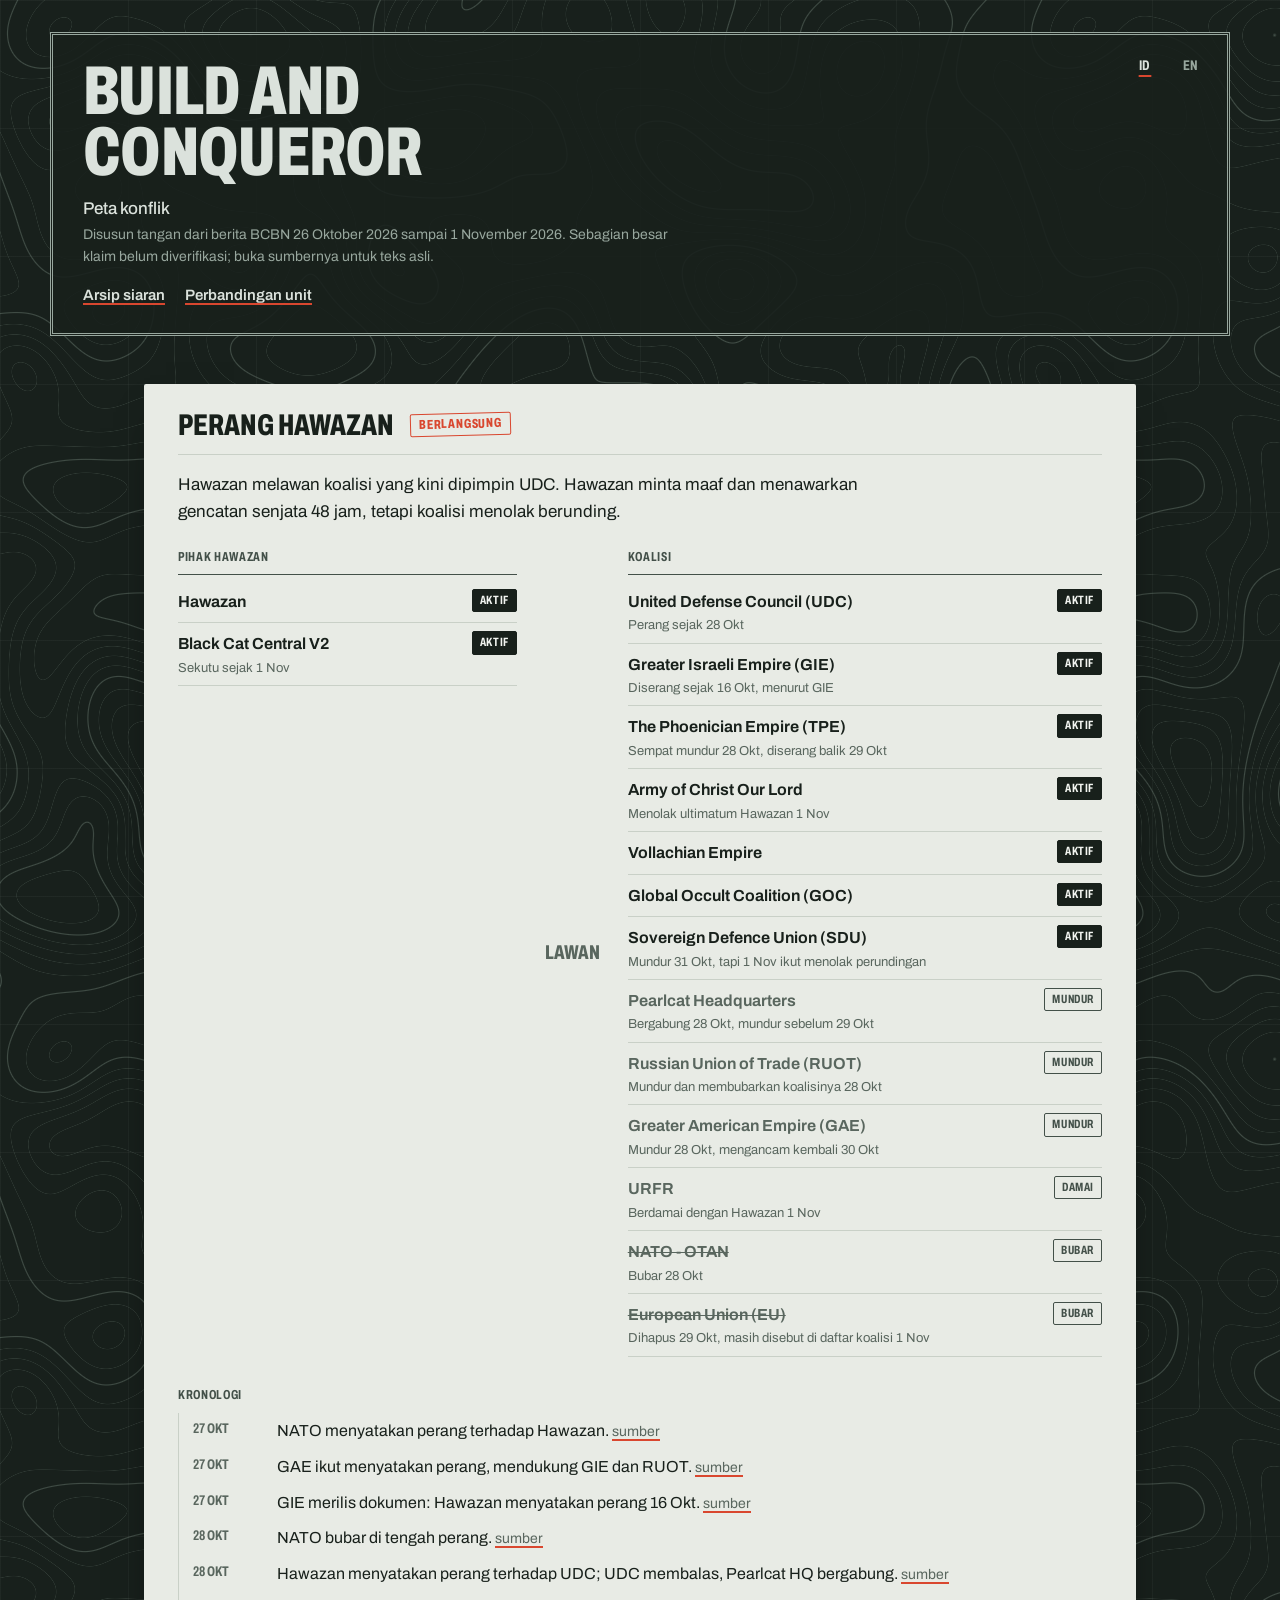
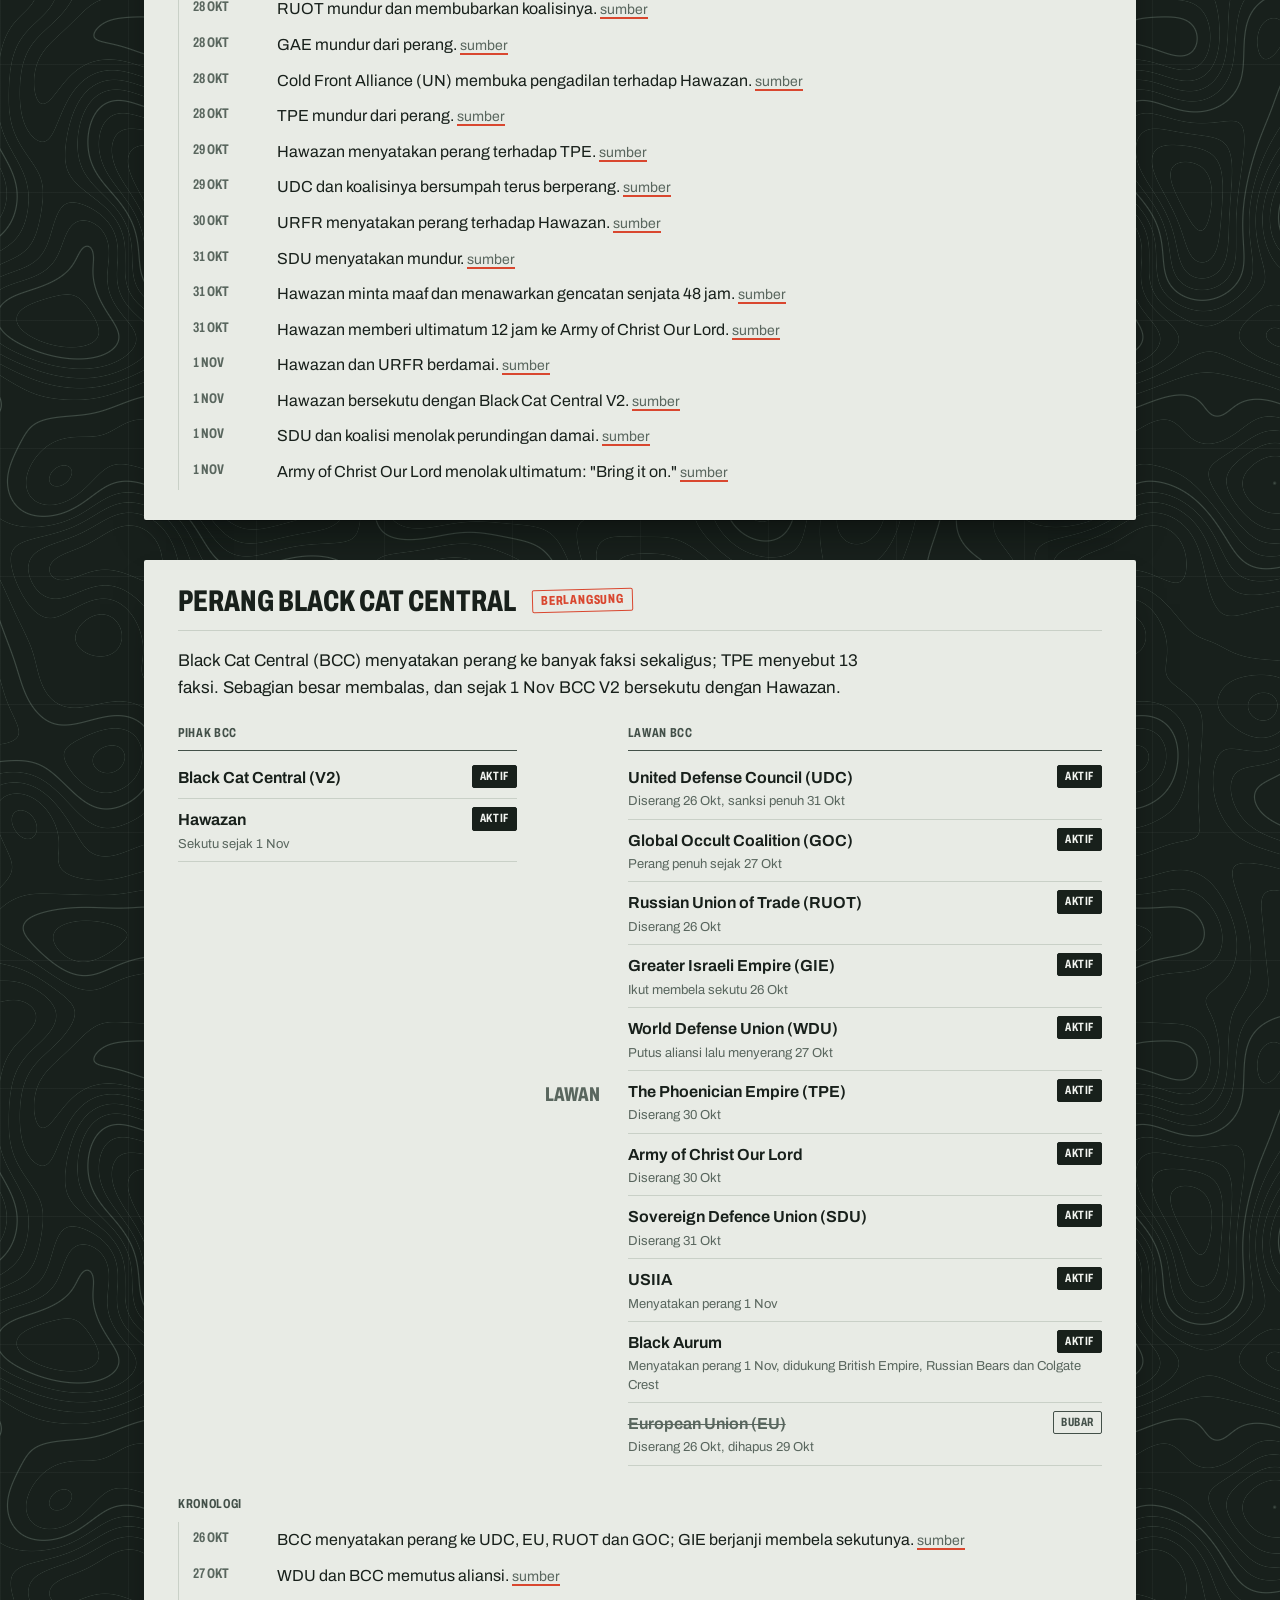
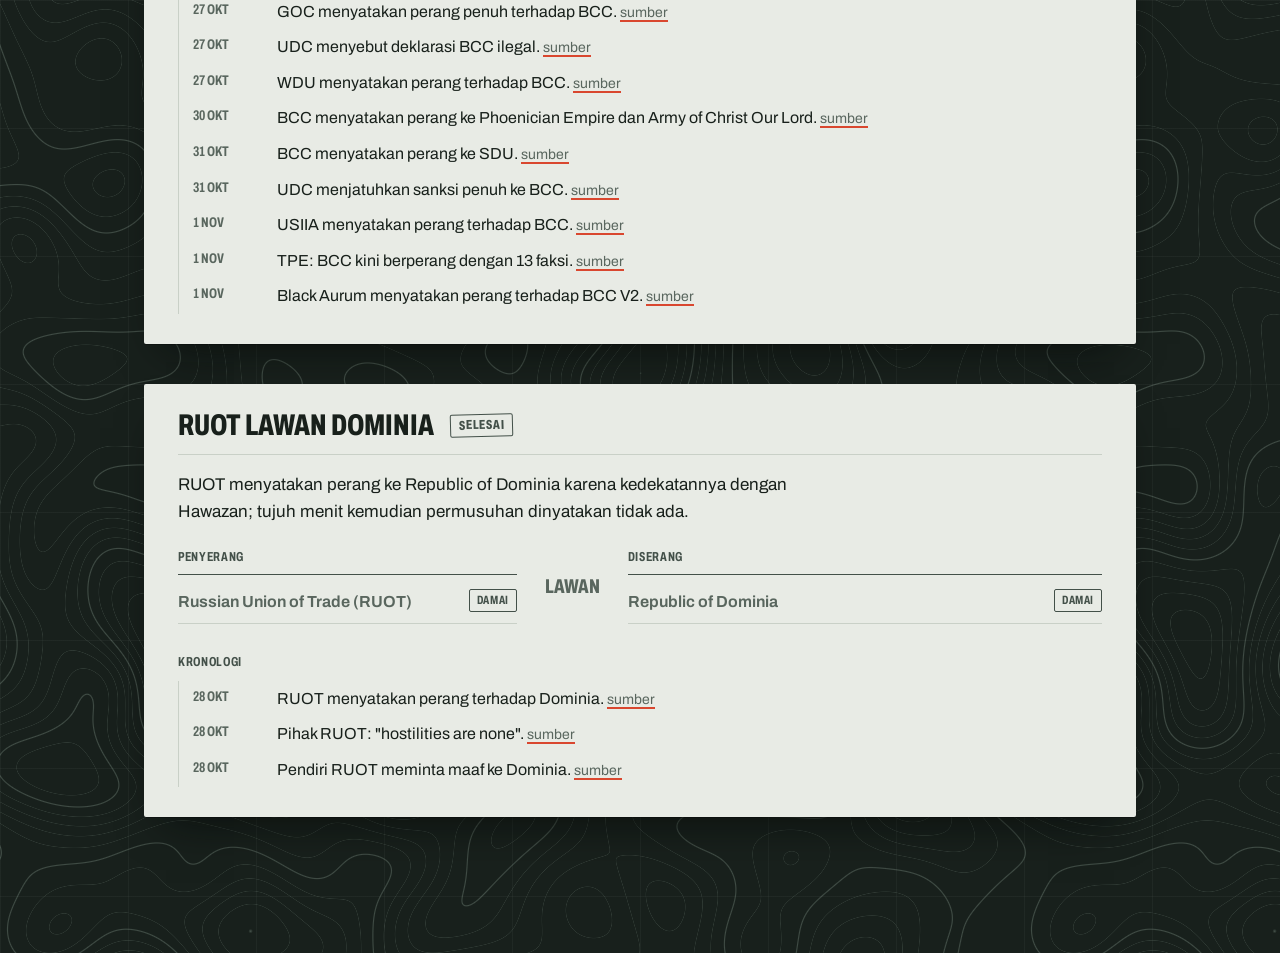
==== public/konflik.html @ 4fd44673 "feat: halaman peta konflik dari berita 26 Okt - 1 Nov Rangkuman manual siapa lawan siapa (perang Haw" ====
<!doctype html>
<html lang="id">
<head>
  <meta charset="utf-8">
  <meta name="viewport" content="width=device-width, initial-scale=1">
  <title data-i18n="conflictsTitle">Build And Conqueror · Peta Konflik</title>
  <meta name="description" data-i18n-content="conflictsDescription" content="Siapa lawan siapa di perang Build And Conqueror, disusun dari berita BCBN.">
  <meta name="theme-color" content="#18201c">
  <link rel="preconnect" href="https://fonts.googleapis.com">
  <link rel="preconnect" href="https://fonts.gstatic.com" crossorigin>
  <link href="https://fonts.googleapis.com/css2?family=Archivo:wdth,wght@62..125,100..900&display=swap" rel="stylesheet">
  <link rel="stylesheet" href="style.css">
</head>
<body>
  <header class="cartouche">
    <div class="lang-switch" role="group" data-i18n-label="language" aria-label="Bahasa">
      <button type="button" data-lang="id">ID</button><button type="button" data-lang="en">EN</button>
    </div>
    <div class="title-block">
      <h1>Build And<br>Conqueror</h1>
      <p class="subtitle" data-i18n="conflictsLink">Peta konflik</p>
      <p class="meta" id="note"></p>
      <nav class="pages" data-i18n-label="pages" aria-label="Halaman"><a href="./" data-i18n="archiveLink">Arsip siaran</a><a href="unit.html" data-i18n="unitsLink">Perbandingan unit</a></nav>
    </div>
  </header>

  <main class="conflicts">
    <p class="status" id="status" role="status" aria-live="polite"></p>
    <div id="conflicts">
      <div class="sheet sheet-skeleton" aria-hidden="true"><span></span><span></span><span></span></div>
    </div>
  </main>

  <script src="i18n.js"></script>
  <script src="konflik.js"></script>
</body>
</html>
---- public/style.css ----
/* Meja peta komando: meja hijau-batu gelap, lembar laporan terang, merah pensil hanya
   untuk jejak tindakan (fokus, pesan tertaut, sorotan pencarian). */
:root {
  --table: #18201c;
  --table-raised: #212b26;
  --grid: rgb(214 226 218 / 0.045);
  --chalk: #dbe2dc;
  --chalk-dim: #98a79e;
  --paper: #e8ebe5;
  --paper-light: #f3f5f1;
  --paper-edge: #c9d0c7;
  --ink: #18201b;
  --ink-soft: #435049;
  --ink-faint: #59665e;
  --pencil: #d9472f;
  --pencil-wash: rgb(217 71 47 / 0.2);
  --shadow: 0 1px 0 rgb(4 8 6 / 0.35), 0 22px 44px -22px rgb(4 8 6 / 0.8);
  --font: "Archivo", "Arial Narrow", system-ui, sans-serif;
  --ease-out: cubic-bezier(0.16, 1, 0.3, 1);
  /* Kontur topografi: gambar prosedural yang bisa diulang (img/kontur.png). */
  --contours: url("img/kontur.png");
  color-scheme: dark;
}

* { box-sizing: border-box; }
html { -webkit-text-size-adjust: 100%; scrollbar-color: var(--chalk-dim) var(--table); }
body {
  margin: 0;
  min-height: 100dvh;
  background-color: var(--table);
  background-image:
    var(--contours),
    linear-gradient(var(--grid) 1px, transparent 1px),
    linear-gradient(90deg, var(--grid) 1px, transparent 1px);
  background-size: 1024px 1024px, 128px 128px, 128px 128px;
  color: var(--chalk);
  font: 400 1rem/1.6 var(--font);
  font-stretch: 100%;
  caret-color: var(--pencil);
  overflow-x: hidden;
}
::selection { background: var(--pencil); color: #fff; }
img { max-width: 100%; height: auto; }
a { color: inherit; text-decoration-color: var(--pencil); text-decoration-thickness: 1.5px; text-underline-offset: 3px; }
:focus-visible { outline: 2px solid var(--pencil); outline-offset: 3px; }

/* Huruf sempit untuk kepala, cap, dan angka. */
.condensed, h1, .day-head h2, .rail a, .clock, .stamp, .more, .field span {
  font-stretch: 68%;
  font-variant-numeric: tabular-nums;
  text-transform: uppercase;
}

/* --- Blok judul peta -------------------------------------------------- */

.cartouche {
  position: relative;
  display: grid;
  grid-template-columns: minmax(0, 1fr) minmax(0, 30rem);
  align-items: end;
  gap: 24px 48px;
  max-width: 1180px;
  margin: 32px auto 0;
  padding: 26px 30px;
  border: 3px double var(--chalk-dim);
  background: rgb(24 32 28 / 0.88);
}
h1 {
  margin: 0;
  font-size: clamp(2.6rem, 1.6rem + 3.4vw, 4.4rem);
  font-weight: 820;
  line-height: 0.88;
  letter-spacing: -0.01em;
  color: var(--chalk);
}
.subtitle { margin: 12px 0 0; color: var(--chalk); font-size: 1.0625rem; font-weight: 500; }
.meta { margin: 2px 0 0; color: var(--chalk-dim); font-size: 0.875rem; font-variant-numeric: tabular-nums; }

.tools { display: grid; grid-template-columns: minmax(0, 1fr) 11.5rem; gap: 12px; }
.field { display: grid; gap: 6px; }
.field span { color: var(--chalk-dim); font-size: 0.8125rem; font-weight: 650; letter-spacing: 0.04em; }
input, select {
  width: 100%;
  min-height: 44px;
  padding: 8px 12px;
  border: 1px solid var(--chalk-dim);
  border-radius: 2px;
  background: var(--table-raised);
  color: var(--chalk);
  font: inherit;
}
input::placeholder { color: #8a988f; }
input:hover, select:hover { border-color: var(--chalk); }

/* --- Meja: rel tanggal + tumpukan laporan ---------------------------- */

.table {
  display: grid;
  grid-template-columns: 9rem minmax(0, 46rem);
  justify-content: center;
  gap: 56px;
  max-width: 1180px;
  margin: 0 auto;
  padding: 48px 30px 96px;
}

.rail { position: sticky; top: 24px; align-self: start; max-height: calc(100dvh - 48px); overflow-y: auto; }
.rail ol { list-style: none; margin: 0; padding: 0; border-right: 1px solid rgb(152 167 158 / 0.4); }
.rail a {
  position: relative;
  display: grid;
  grid-template-columns: auto 1fr;
  align-items: baseline;
  column-gap: 8px;
  padding: 8px 18px 8px 0;
  color: var(--chalk-dim);
  text-decoration: none;
  line-height: 1;
}
/* Garis tik di tepi grid peta. */
.rail a::after {
  content: "";
  position: absolute;
  right: -1px;
  top: 50%;
  width: 10px;
  border-top: 1px solid currentColor;
}
.rail .d { font-size: 1.75rem; font-weight: 760; color: var(--chalk); }
.rail .m { font-size: 0.875rem; font-weight: 650; letter-spacing: 0.04em; }
.rail .n { grid-column: 1 / -1; margin-top: 4px; font-size: 0.75rem; letter-spacing: 0.04em; }
.rail a:hover .d, .rail a:hover { color: var(--chalk); }
.rail a[aria-current="true"] { color: var(--chalk); }
.rail a[aria-current="true"]::after { width: 22px; border-top: 2px solid var(--pencil); }

.status { margin: 0 0 20px; color: var(--chalk-dim); }
.status:empty { display: none; }

.day { margin-bottom: 64px; scroll-margin-top: 24px; }
.day-head { display: flex; align-items: baseline; gap: 16px; margin: 0 0 20px; }
.day-head h2 { margin: 0; font-size: 1.375rem; font-weight: 760; letter-spacing: 0.02em; color: var(--chalk); white-space: nowrap; }
.day-head::after { content: ""; flex: 1; border-top: 1px solid rgb(152 167 158 / 0.4); transform: translateY(-0.3em); }
.day-head span { order: 2; color: var(--chalk-dim); font-size: 0.875rem; white-space: nowrap; }

/* --- Lembar laporan ---------------------------------------------------- */

.sheet {
  position: relative;
  margin: 0 0 28px;
  padding: 26px 34px 30px;
  background: var(--paper);
  color: var(--ink);
  border-radius: 2px;
  box-shadow: var(--shadow);
  scroll-margin-top: 32px;
}
.sheet-head {
  display: flex;
  flex-wrap: wrap;
  align-items: center;
  gap: 6px 14px;
  padding-bottom: 14px;
  margin-bottom: 18px;
  border-bottom: 1px solid var(--paper-edge);
}
.clock { color: var(--ink); font-size: 1.75rem; font-weight: 760; line-height: 1; text-decoration: none; }
.clock small { margin-left: 3px; font-size: 0.8125rem; font-weight: 650; color: var(--ink-faint); }
.clock:hover { text-decoration: underline; }
.stamp {
  display: inline-block;
  padding: 3px 8px 2px;
  border: 1.5px solid var(--ink-soft);
  border-radius: 2px;
  color: var(--ink-soft);
  font-size: 0.8125rem;
  font-weight: 760;
  letter-spacing: 0.06em;
  line-height: 1.2;
  transform: rotate(-1.5deg);
}
.author { color: var(--ink-soft); font-weight: 600; }
.copy {
  margin-left: auto;
  min-height: 32px;
  padding: 4px 2px;
  border: 0;
  background: none;
  color: var(--ink-faint);
  font: 500 0.875rem var(--font);
  text-decoration: underline;
  text-decoration-color: var(--paper-edge);
  text-underline-offset: 3px;
  cursor: pointer;
}
.copy:hover { color: var(--ink); text-decoration-color: var(--pencil); }

.body { font-size: 1.0625rem; line-height: 1.65; overflow-wrap: anywhere; max-width: 68ch; }
.body p { margin: 0 0 0.9em; }
.body p:last-child { margin-bottom: 0; }
.body strong { font-weight: 700; }
.body .sub { color: var(--ink-faint); font-size: 0.875rem; }
.body .spoiler { color: var(--ink-faint); font-size: 0.875rem; }
.body blockquote { margin: 0 0 0.9em; padding-left: 14px; border-left: 1px solid var(--ink-faint); color: var(--ink-soft); }
.body code { font-family: ui-monospace, Consolas, monospace; font-size: 0.875em; background: var(--paper-light); padding: 1px 5px; border-radius: 2px; }
.body a { color: var(--ink); }

mark { background: var(--pencil-wash); color: inherit; box-shadow: inset 0 -2px 0 var(--pencil); }

/* Lingkaran pensil merah di sekitar laporan yang ditautkan. */
.pencil {
  position: absolute;
  inset: -14px -16px;
  width: calc(100% + 32px);
  height: calc(100% + 28px);
  overflow: visible;
  pointer-events: none;
}
.pencil path { fill: none; stroke: var(--pencil); stroke-width: 2.5; stroke-linecap: round; stroke-dasharray: 1; stroke-dashoffset: 0; }
.pencil path + path { stroke-width: 1.5; opacity: 0.55; }

/* --- Lampiran: foto pengintaian ---------------------------------------- */

.plates { display: grid; gap: 14px; margin-top: 20px; }
.plates.many { grid-template-columns: repeat(2, minmax(0, 1fr)); }
.plate {
  display: block;
  padding: 6px;
  border: 0;
  border-radius: 2px;
  background: #fbfcfa;
  box-shadow: 0 1px 0 rgb(24 32 27 / 0.15), 0 10px 22px -14px rgb(24 32 27 / 0.6);
  cursor: zoom-in;
  transition: transform 0.3s var(--ease-out), box-shadow 0.3s var(--ease-out);
}
.plate img { display: block; width: 100%; max-height: 560px; object-fit: contain; background: var(--paper-light); }
.plates.many .plate img { aspect-ratio: 4 / 3; object-fit: cover; }
.plate:hover { transform: translateY(-2px); box-shadow: 0 1px 0 rgb(24 32 27 / 0.15), 0 16px 28px -14px rgb(24 32 27 / 0.65); }
.plate:active { transform: translateY(0); }
.file { display: flex; gap: 8px; margin-top: 14px; color: var(--ink-soft); font-size: 0.9375rem; }
.file a { color: var(--ink); }

/* Embed (kartu tautan dari Discord) sebagai kliping yang diselipkan. */
.clip {
  position: relative;
  margin-top: 18px;
  padding: 18px 20px 16px;
  max-width: 600px;
  background: var(--paper-light);
  border: 1px solid var(--paper-edge);
  border-radius: 2px;
}
.clip::before {
  content: "";
  position: absolute;
  top: -1px;
  left: 20px;
  width: 40px;
  height: 4px;
  background: var(--embed-color, var(--ink-faint));
}
.clip-author { margin: 0 0 4px; color: var(--ink-faint); font-size: 0.875rem; font-weight: 600; }
.clip-title { margin: 0 0 6px; font-size: 1.1875rem; font-weight: 720; line-height: 1.3; }
.clip-title a { text-decoration: none; }
.clip-title a:hover { text-decoration: underline; text-decoration-color: var(--pencil); }
.clip .thumb { float: right; width: 84px; margin: 0 0 8px 14px; border-radius: 2px; }
.clip .body { font-size: 1rem; }
.clip-fields { display: grid; gap: 8px; margin-top: 10px; }
.clip-fields b { display: block; font-size: 0.9375rem; }
.clip .image { display: block; margin-top: 12px; border-radius: 2px; }
.clip-footer { clear: both; margin: 10px 0 0; color: var(--ink-faint); font-size: 0.8125rem; }

/* --- Status kosong, memuat, dan tombol ---------------------------------- */

.sheet-skeleton { display: grid; gap: 14px; min-height: 220px; }
.sheet-skeleton span { display: block; height: 14px; border-radius: 2px; background: var(--paper-edge); }
.sheet-skeleton span:first-child { width: 30%; height: 26px; margin-bottom: 10px; }
.sheet-skeleton span:last-child { width: 72%; }

.empty { padding: 40px 34px; border: 1px dashed var(--chalk-dim); color: var(--chalk-dim); }
.empty strong { display: block; margin-bottom: 4px; color: var(--chalk); font-size: 1.125rem; }

.more {
  display: block;
  margin: 0 auto;
  min-height: 48px;
  padding: 10px 24px;
  border: 1px solid var(--chalk-dim);
  border-radius: 2px;
  background: transparent;
  color: var(--chalk);
  font: 700 1rem var(--font);
  letter-spacing: 0.05em;
  cursor: pointer;
  transition: background-color 0.2s var(--ease-out), color 0.2s var(--ease-out);
}
.more:hover { background: var(--chalk); color: var(--table); }
.more:active { transform: translateY(1px); }
.more[hidden] { display: none; }

/* --- Lightbox ---------------------------------------------------------- */

.lightbox { max-width: none; max-height: none; width: 100%; height: 100%; margin: 0; padding: 24px; border: 0; background: transparent; }
.lightbox::backdrop { background: rgb(10 14 12 / 0.9); backdrop-filter: blur(3px); }
.lightbox figure { display: grid; grid-template-rows: minmax(0, 1fr) auto; gap: 14px; height: 100%; margin: 0; place-items: center; }
.lightbox img { max-width: 100%; max-height: 100%; object-fit: contain; padding: 8px; background: #fbfcfa; border-radius: 2px; }
.lightbox figcaption { display: flex; flex-wrap: wrap; align-items: center; justify-content: center; gap: 10px 20px; color: var(--chalk); }
.lightbox figcaption span { color: var(--chalk-dim); overflow-wrap: anywhere; }
.lightbox button {
  min-height: 44px;
  padding: 8px 20px;
  border: 1px solid var(--chalk-dim);
  border-radius: 2px;
  background: var(--table-raised);
  color: var(--chalk);
  font: 600 0.9375rem var(--font);
  cursor: pointer;
}
.lightbox button:hover { border-color: var(--chalk); }

/* --- Pilihan bahasa: pojok kanan atas blok judul ------------------------ */

.lang-switch { position: absolute; top: 12px; right: 14px; display: flex; gap: 2px; }
.lang-switch button {
  min-width: 44px;
  min-height: 36px;
  padding: 4px 8px;
  border: 0;
  background: none;
  color: var(--chalk-dim);
  font: 700 0.875rem var(--font);
  font-stretch: 68%;
  letter-spacing: 0.06em;
  cursor: pointer;
}
.lang-switch button:hover { color: var(--chalk); }
.lang-switch button[aria-pressed="true"] { color: var(--chalk); text-decoration: underline 2px var(--pencil); text-underline-offset: 5px; }

/* --- Tautan antarhalaman ------------------------------------------------ */

.pages { display: flex; flex-wrap: wrap; gap: 6px 20px; margin: 14px 0 0; font-size: 0.9375rem; font-weight: 600; }
.pages a { color: var(--chalk); }
.pages a:hover { text-decoration-thickness: 2.5px; }

/* --- Perbandingan unit: satu tabel per faksi -------------------------- */

.tools-units { grid-template-columns: repeat(3, minmax(0, 1fr)); }
.units { max-width: 1180px; margin: 0 auto; padding: 48px 30px 96px; }
.units-head { display: flex; flex-wrap: wrap; align-items: baseline; gap: 6px 20px; margin: 0 0 20px; }
.units-head h2 { margin: 0; font-size: 1.375rem; font-weight: 760; font-stretch: 68%; letter-spacing: 0.02em; text-transform: uppercase; }
.units-note { margin: 0; color: var(--chalk-dim); font-size: 0.875rem; }

.faction-grid { display: grid; grid-template-columns: repeat(3, minmax(0, 1fr)); gap: 24px; align-items: start; }
.faction-sheet { margin: 0; padding: 20px 20px 12px; }
.faction-sheet h3 {
  margin: 0;
  padding-bottom: 10px;
  border-bottom: 1.5px solid var(--ink-soft);
  font-size: 1.5rem;
  font-weight: 760;
  font-stretch: 68%;
  line-height: 1;
  text-transform: uppercase;
}

.unit-table { width: 100%; border-collapse: collapse; font-variant-numeric: tabular-nums; }
.unit-table th, .unit-table td { padding: 7px 0 7px 10px; text-align: right; vertical-align: baseline; }
.unit-table tr > :first-child { padding-left: 0; text-align: left; }
/* Kepala kolom = nama unit; tingginya dikunci supaya baris sejajar antartabel. */
.unit-table thead th {
  height: 5.6rem;
  padding-top: 12px;
  vertical-align: bottom;
  font-size: 0.9375rem;
  font-weight: 760;
  font-stretch: 68%;
  line-height: 1.1;
  text-transform: uppercase;
}
.unit-table thead th small { display: block; margin-top: 3px; color: var(--ink-faint); font-size: 0.6875rem; font-weight: 600; letter-spacing: 0.02em; }
.unit-table tr.group th {
  padding-top: 14px;
  padding-bottom: 4px;
  border-top: 1.5px solid var(--ink-soft);
  color: var(--ink-faint);
  font-size: 0.75rem;
  font-weight: 650;
  font-stretch: 68%;
  letter-spacing: 0.04em;
  text-transform: uppercase;
}
.unit-table tbody tr:not(.group) + tr:not(.group) { border-top: 1px solid var(--paper-edge); }
.unit-table tbody th { color: var(--ink-soft); font-size: 0.875rem; font-weight: 600; white-space: nowrap; }
.unit-table td { color: var(--ink-soft); font-size: 0.9375rem; font-weight: 500; white-space: nowrap; }
.unit-table td.best { color: var(--ink); font-weight: 780; }
.unit-table td.none { color: var(--ink-faint); font-size: 0.8125rem; font-style: italic; }

/* --- Peta konflik: satu lembar per perang -------------------------------- */

.conflicts { max-width: 1180px; margin: 0 auto; padding: 48px 30px 96px; }
.conflict { max-width: 62rem; margin: 0 auto 40px; padding: 26px 34px 30px; }
.conflict-head { display: flex; flex-wrap: wrap; align-items: center; gap: 8px 16px; padding-bottom: 14px; border-bottom: 1px solid var(--paper-edge); }
.conflict-head h2 { margin: 0; font-size: 1.875rem; font-weight: 780; font-stretch: 68%; line-height: 1; text-transform: uppercase; }
/* Hanya perang yang masih berlangsung yang diberi cap merah pensil. */
.conflict.is-active .stamp { border-color: var(--pencil); color: var(--pencil); }
.conflict-summary { max-width: 68ch; margin: 16px 0 22px; font-size: 1.0625rem; line-height: 1.6; }

.versus { display: grid; grid-template-columns: minmax(0, 1fr) auto minmax(0, 1.4fr); gap: 0 28px; align-items: start; }
.vs {
  align-self: center;
  margin: 0;
  color: var(--ink-faint);
  font-size: 1.25rem;
  font-weight: 760;
  font-stretch: 68%;
  text-transform: uppercase;
}
.side h3 {
  margin: 0 0 6px;
  padding-bottom: 6px;
  border-bottom: 1.5px solid var(--ink-soft);
  color: var(--ink-soft);
  font-size: 0.8125rem;
  font-weight: 700;
  font-stretch: 68%;
  letter-spacing: 0.05em;
  text-transform: uppercase;
}
.side ul { margin: 0; padding: 0; list-style: none; }
.faction { display: grid; grid-template-columns: minmax(0, 1fr) auto; gap: 2px 10px; padding: 8px 0; border-bottom: 1px solid var(--paper-edge); }
.faction-name { font-weight: 650; }
.faction small { grid-column: 1 / -1; color: var(--ink-faint); font-size: 0.8125rem; line-height: 1.4; }
.chip {
  align-self: start;
  padding: 1px 7px;
  border: 1px solid var(--ink-soft);
  border-radius: 2px;
  color: var(--ink-soft);
  font-size: 0.75rem;
  font-weight: 700;
  font-stretch: 68%;
  letter-spacing: 0.05em;
  text-transform: uppercase;
  white-space: nowrap;
}
.faction.is-active .chip { background: var(--ink); border-color: var(--ink); color: var(--paper-light); }
.faction:not(.is-active) .faction-name { color: var(--ink-faint); }
.faction.is-disbanded .faction-name { text-decoration: line-through; text-decoration-color: var(--ink-faint); }

.timeline-title {
  margin: 28px 0 8px;
  color: var(--ink-soft);
  font-size: 0.8125rem;
  font-weight: 700;
  font-stretch: 68%;
  letter-spacing: 0.05em;
  text-transform: uppercase;
}
.timeline { margin: 0; padding: 0; list-style: none; border-left: 1px solid var(--paper-edge); }
.timeline li { display: grid; grid-template-columns: 4.5rem minmax(0, 1fr); gap: 12px; padding: 5px 0 5px 14px; }
.timeline time { color: var(--ink-faint); font-size: 0.875rem; font-weight: 700; font-stretch: 68%; font-variant-numeric: tabular-nums; text-transform: uppercase; }
.timeline a { color: var(--ink-faint); font-size: 0.875rem; white-space: nowrap; }
.timeline a:hover { color: var(--ink); }

/* --- Gerak: satu momen, pensil melingkari laporan tertaut ---------------- */

@media (prefers-reduced-motion: no-preference) {
  html { scroll-behavior: smooth; }
  .pencil path { stroke-dashoffset: 1; animation: draw 0.9s var(--ease-out) 0.15s forwards; }
  .pencil path + path { animation-delay: 0.45s; }
  .lightbox[open] img { animation: lift 0.35s var(--ease-out); }
}
@keyframes draw { to { stroke-dashoffset: 0; } }
@keyframes lift { from { opacity: 0; transform: scale(0.96); filter: blur(4px); } }

/* --- HP --------------------------------------------------------------- */

@media (max-width: 1080px) {
  .faction-grid { grid-template-columns: minmax(0, 36rem); justify-content: center; }
}
@media (max-width: 820px) {
  .cartouche { grid-template-columns: minmax(0, 1fr); margin: 16px 16px 0; padding: 20px; }
  .tools { grid-template-columns: minmax(0, 1fr); }
  .table { grid-template-columns: minmax(0, 1fr); gap: 24px; padding: 24px 16px 64px; }
  .rail { position: static; max-height: none; overflow: visible; }
  .rail ol {
    display: flex;
    gap: 4px;
    overflow-x: auto;
    border-right: 0;
    border-bottom: 1px solid rgb(152 167 158 / 0.4);
    scroll-snap-type: x proximity;
    scrollbar-width: none;
  }
  .rail li { flex: none; scroll-snap-align: start; }
  .rail a { padding: 6px 16px 14px 0; }
  .rail a::after { top: auto; bottom: -1px; right: auto; left: 0; width: 1px; height: 8px; border-top: 0; border-left: 1px solid currentColor; }
  .rail a[aria-current="true"]::after { width: 28px; height: 2px; border-left: 0; background: var(--pencil); }
  .sheet { padding: 20px 18px 24px; }
  .clock { font-size: 1.5rem; }
  .body { font-size: 1rem; }
  .pencil { inset: -8px -6px; width: calc(100% + 12px); height: calc(100% + 16px); }

  .units { padding: 24px 16px 64px; }
  .conflicts { padding: 24px 16px 64px; }
  .conflict { padding: 20px 18px 24px; }
  .conflict-head h2 { font-size: 1.5rem; }
  .versus { grid-template-columns: minmax(0, 1fr); }
  .vs { margin: 14px 0 10px; }
  .timeline li { grid-template-columns: minmax(0, 1fr); gap: 0; }
}
@media (max-width: 480px) {
  .plates.many { grid-template-columns: minmax(0, 1fr); }
  .copy { margin-left: 0; }
}
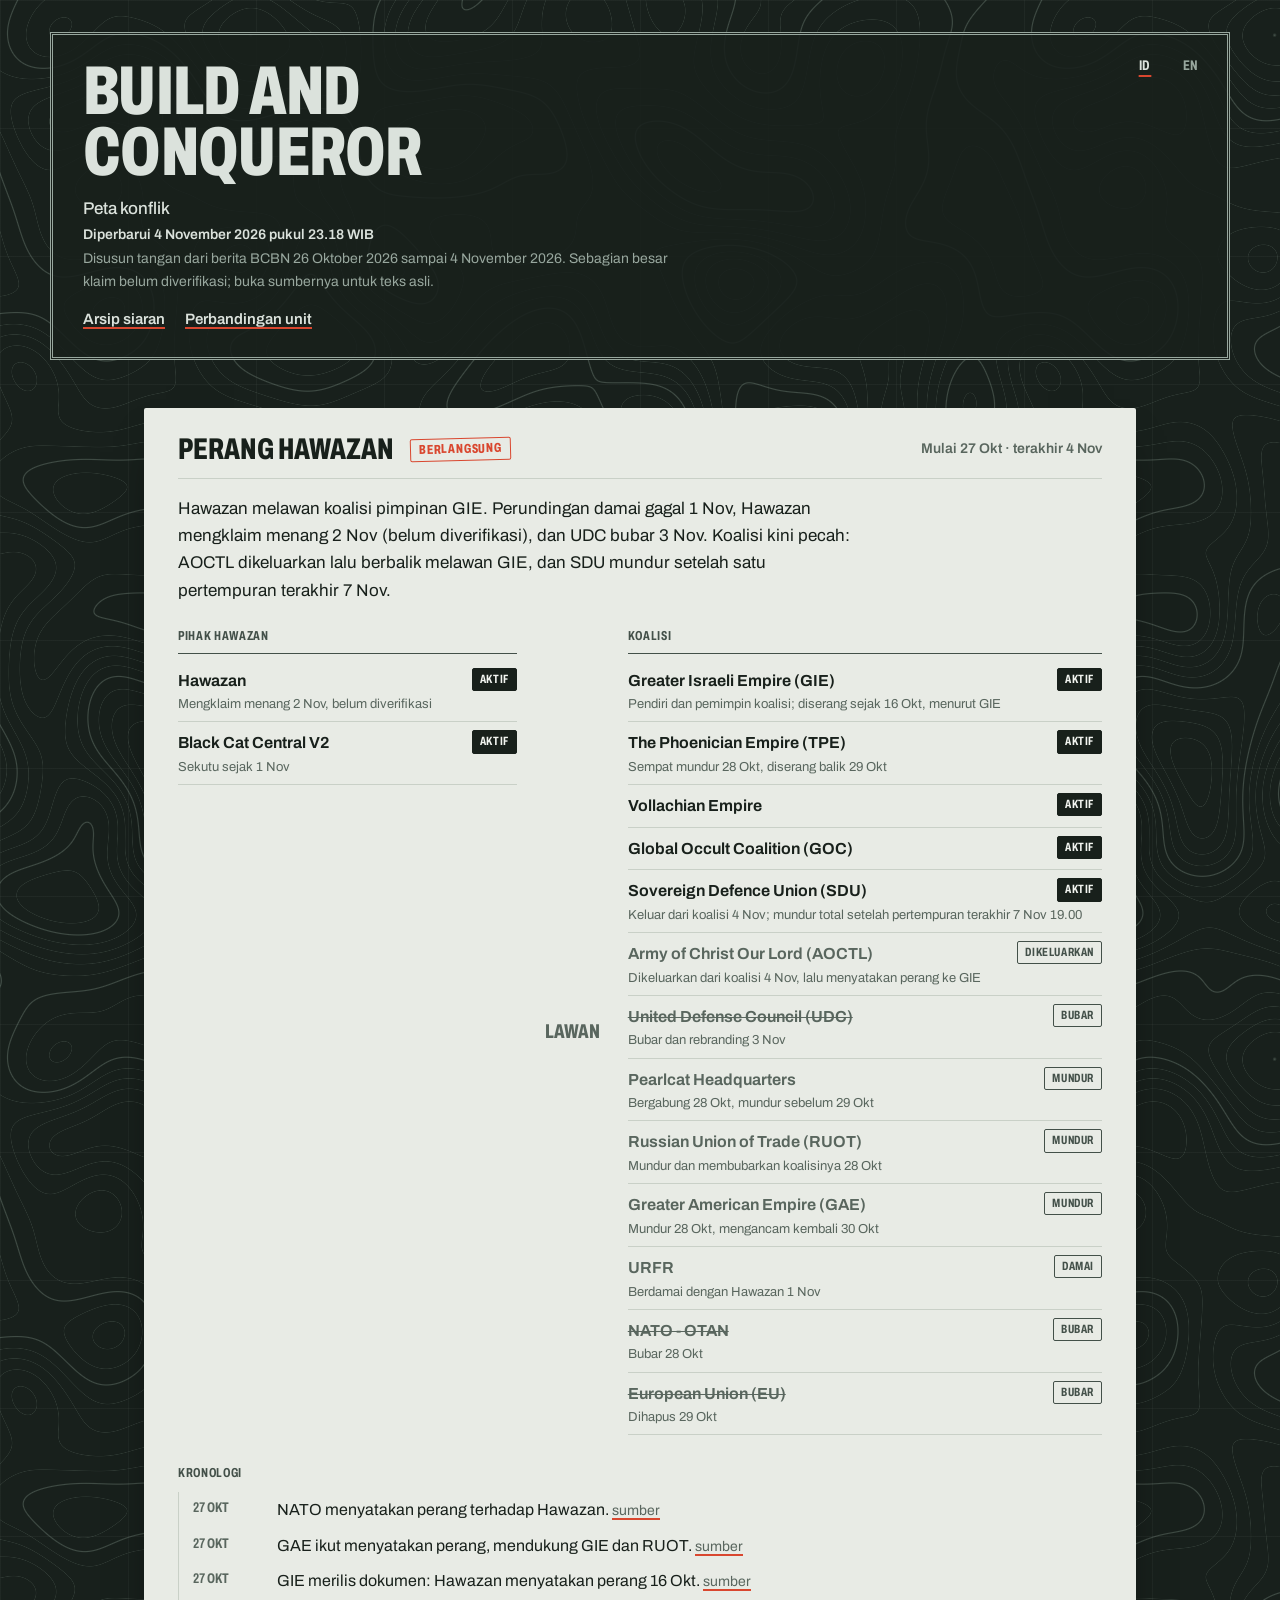
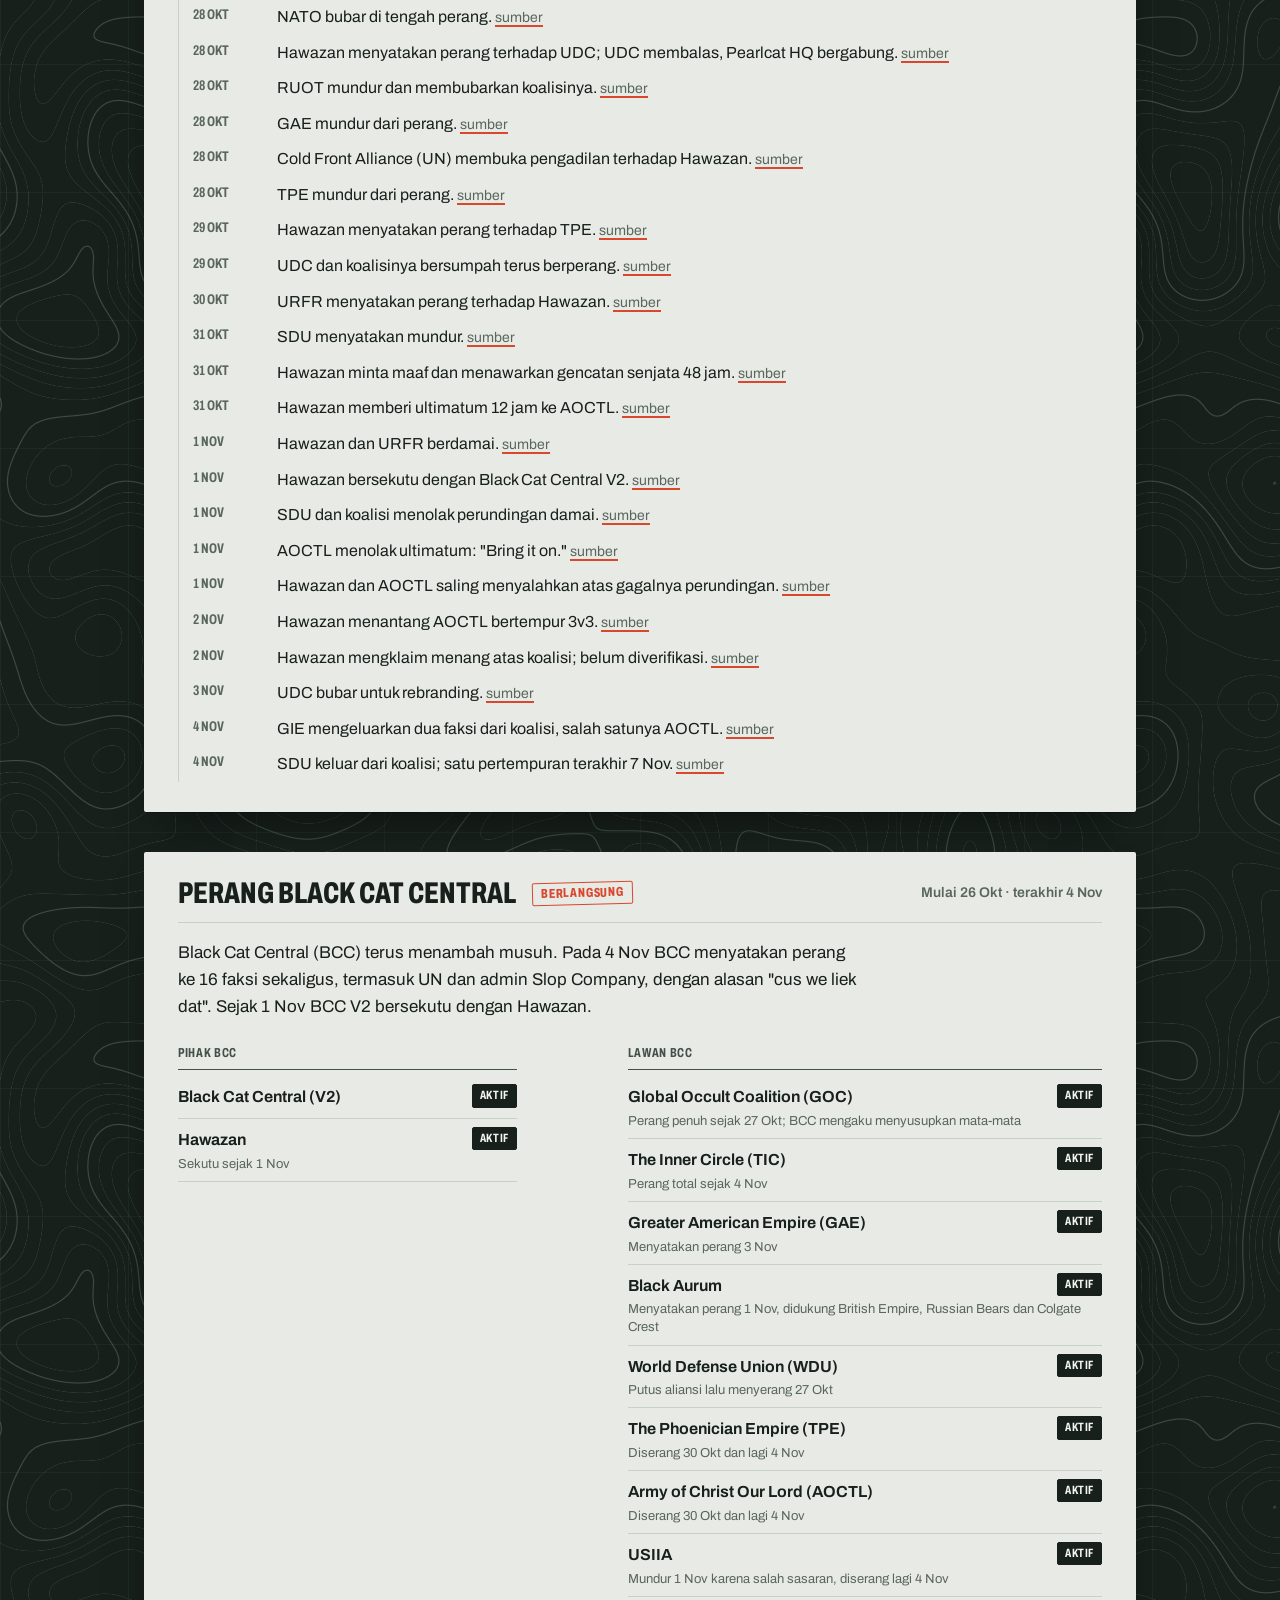
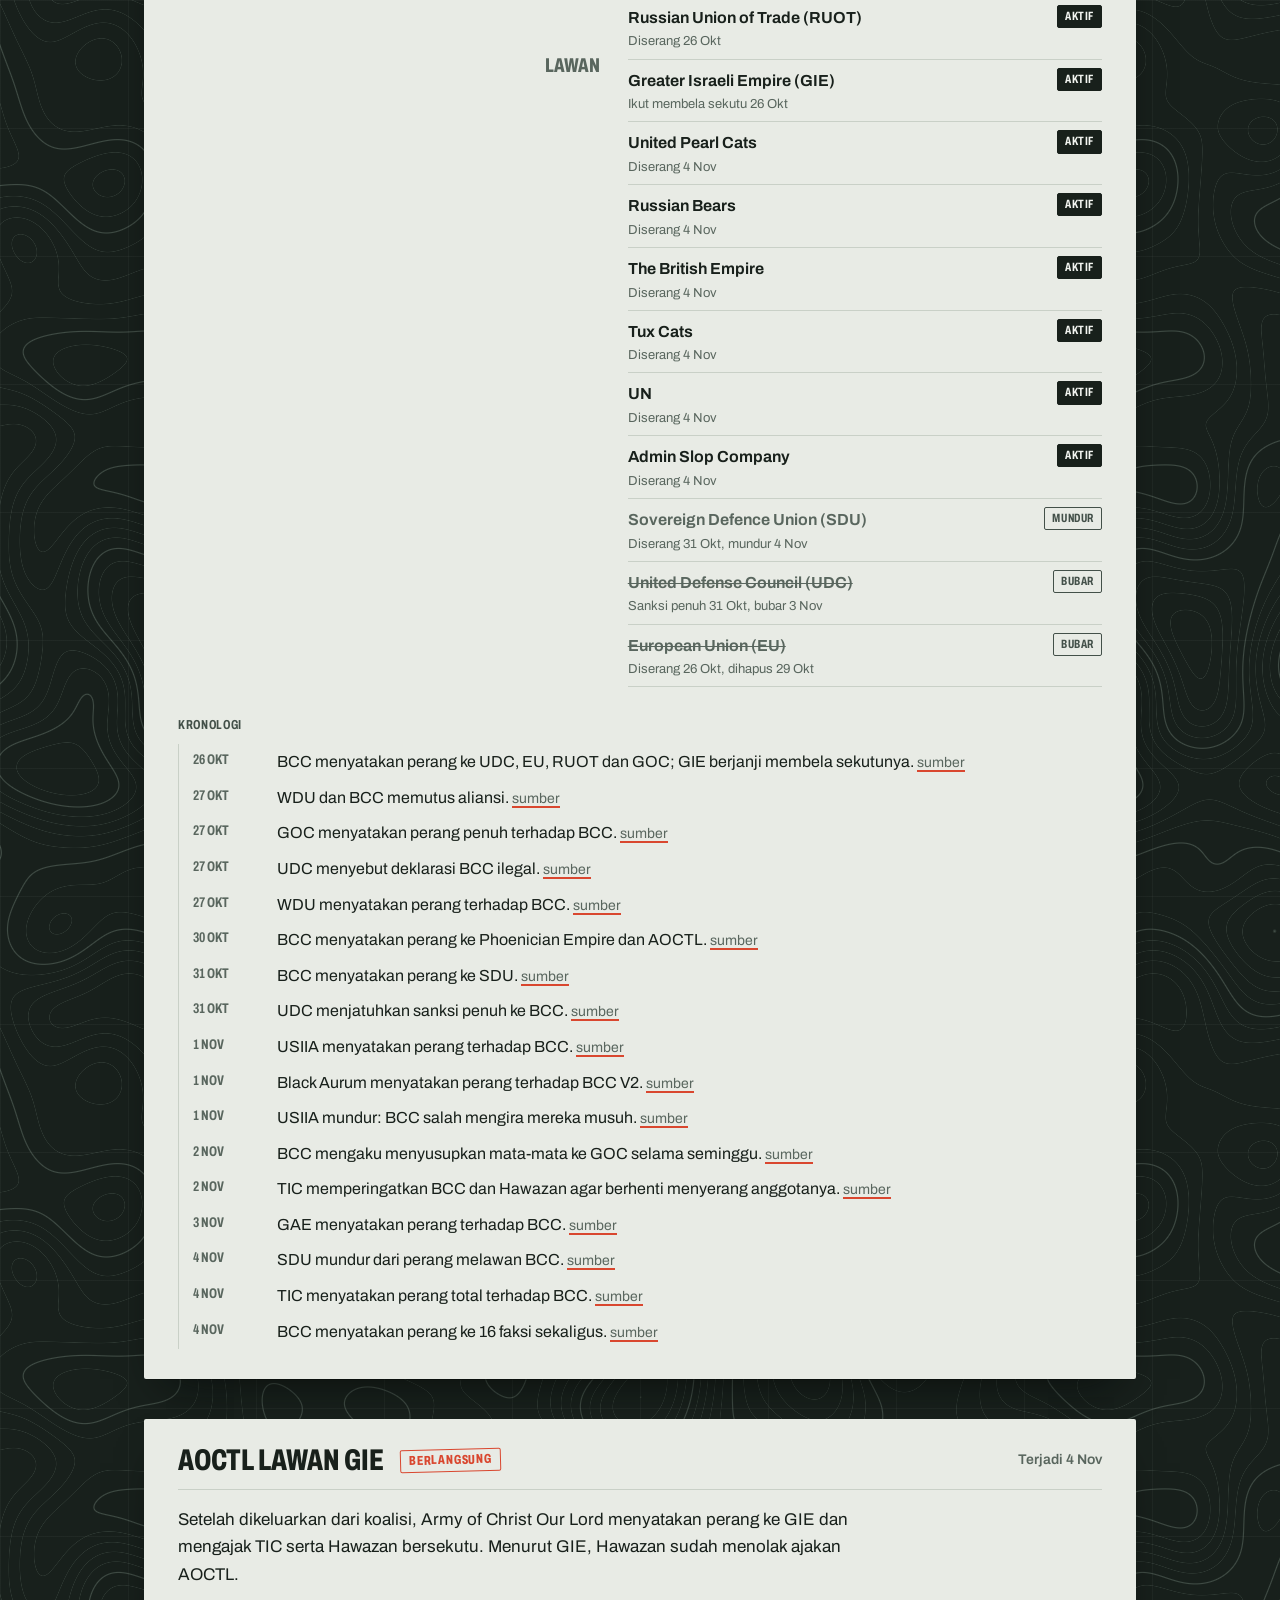
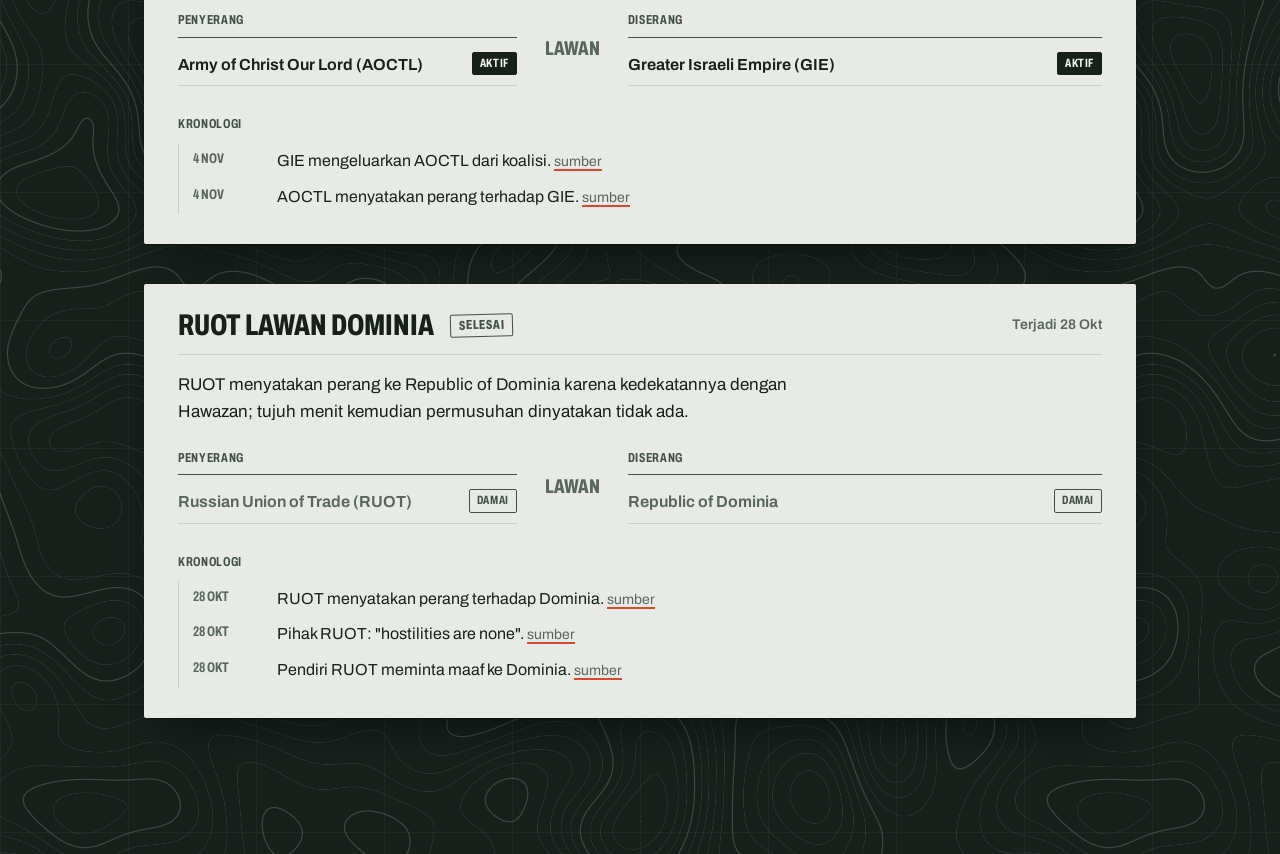
==== commit 679c7ef6: "feat: tampilkan waktu pembaruan peta dan rentang tanggal tiap perang" ====
--- a/public/konflik.html
+++ b/public/konflik.html
@@ -19,6 +19,7 @@
     <div class="title-block">
       <h1>Build And<br>Conqueror</h1>
       <p class="subtitle" data-i18n="conflictsLink">Peta konflik</p>
+      <p class="meta updated" id="updated"></p>
       <p class="meta" id="note"></p>
       <nav class="pages" data-i18n-label="pages" aria-label="Halaman"><a href="./" data-i18n="archiveLink">Arsip siaran</a><a href="unit.html" data-i18n="unitsLink">Perbandingan unit</a></nav>
     </div>
--- a/public/style.css
+++ b/public/style.css
@@ -402,6 +402,8 @@
 .conflict-head h2 { margin: 0; font-size: 1.875rem; font-weight: 780; font-stretch: 68%; line-height: 1; text-transform: uppercase; }
 /* Hanya perang yang masih berlangsung yang diberi cap merah pensil. */
 .conflict.is-active .stamp { border-color: var(--pencil); color: var(--pencil); }
+.conflict-range { margin-left: auto; color: var(--ink-faint); font-size: 0.875rem; font-weight: 600; }
+.meta.updated { color: var(--chalk); font-weight: 600; }
 .conflict-summary { max-width: 68ch; margin: 16px 0 22px; font-size: 1.0625rem; line-height: 1.6; }
 
 .versus { display: grid; grid-template-columns: minmax(0, 1fr) auto minmax(0, 1.4fr); gap: 0 28px; align-items: start; }
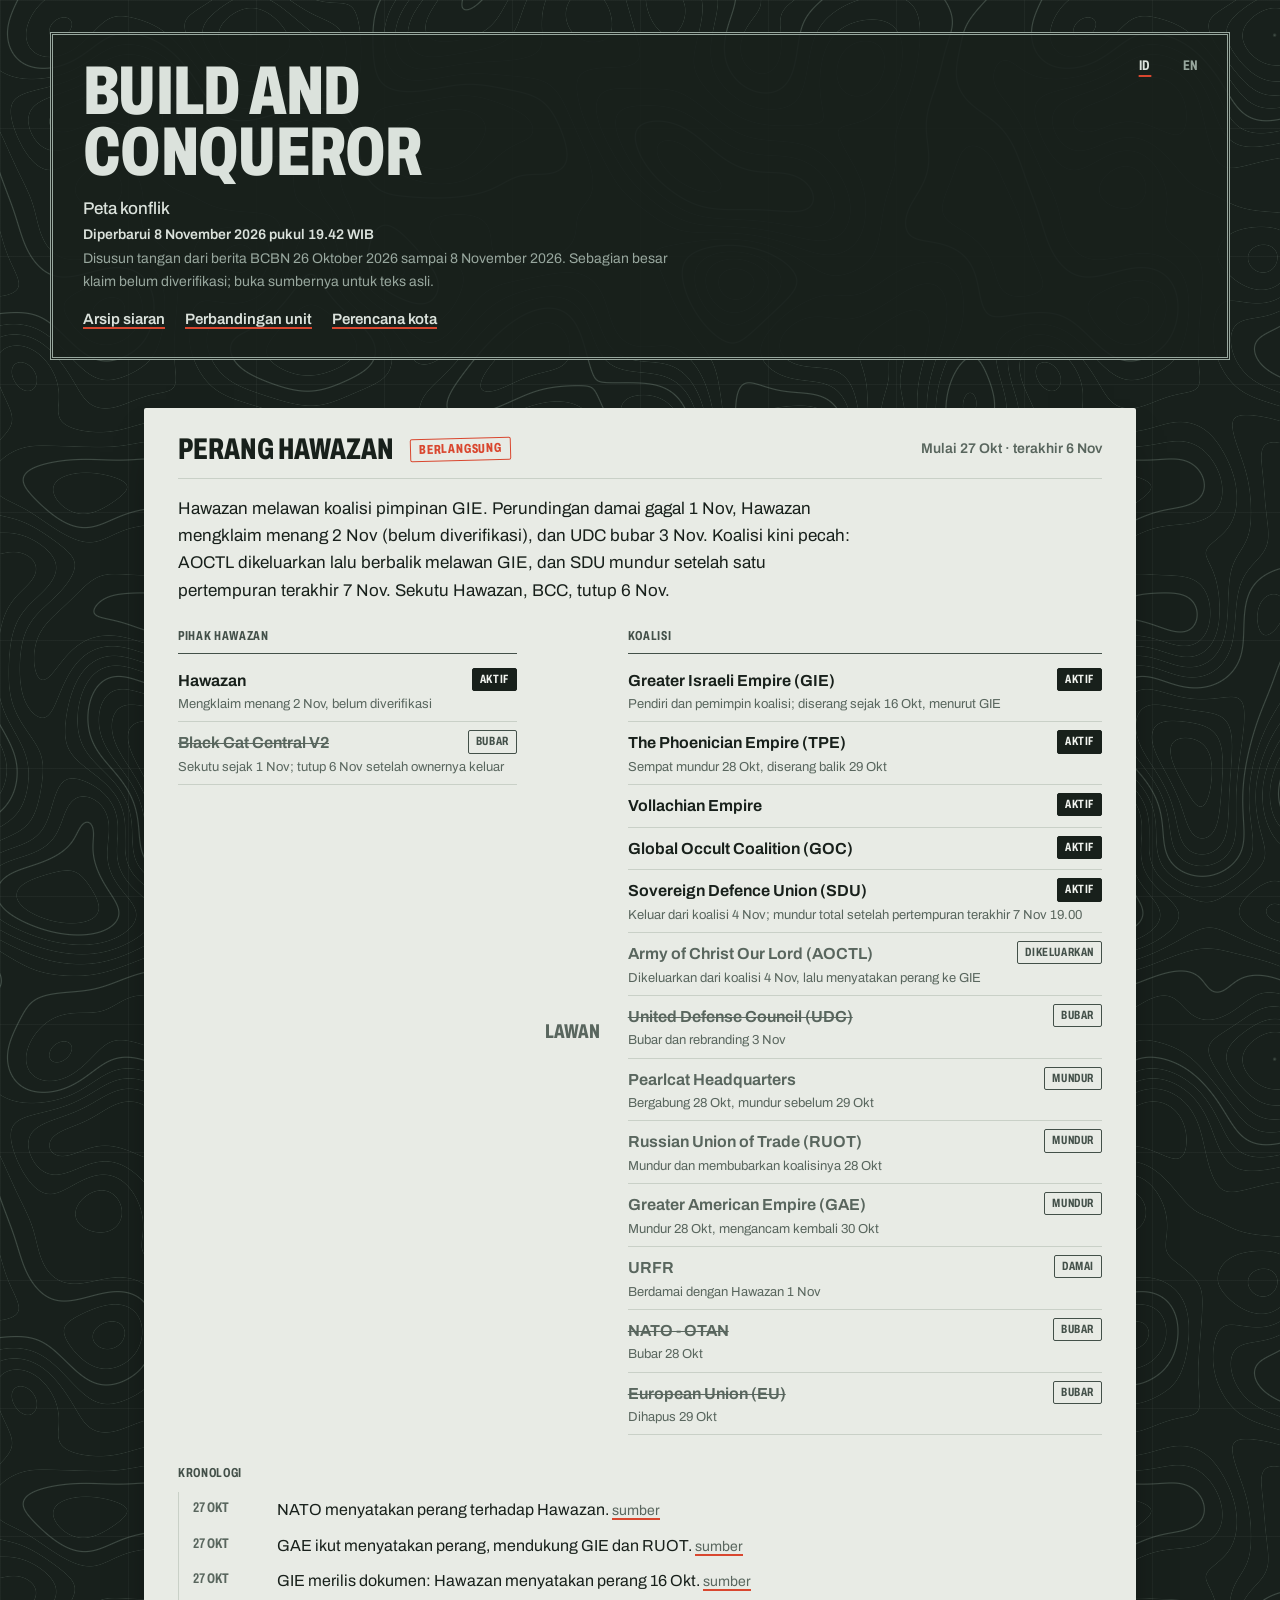
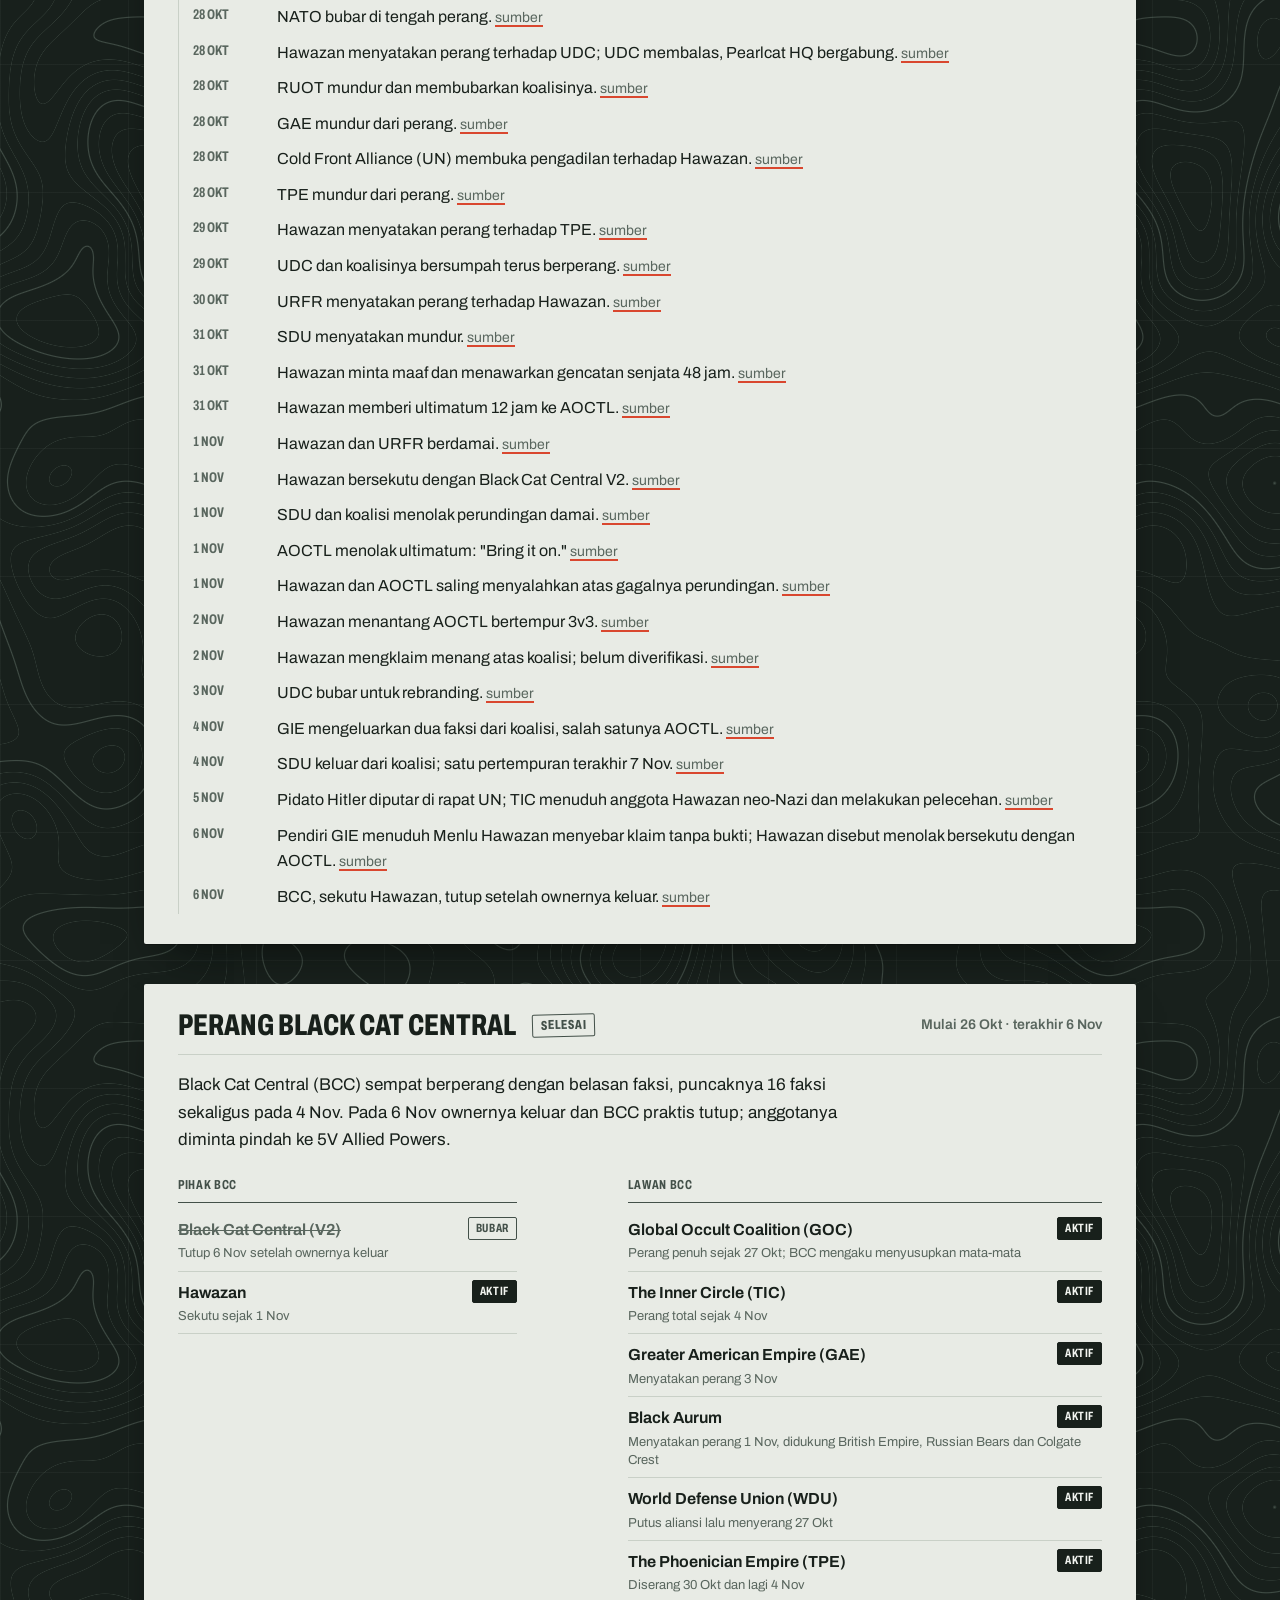
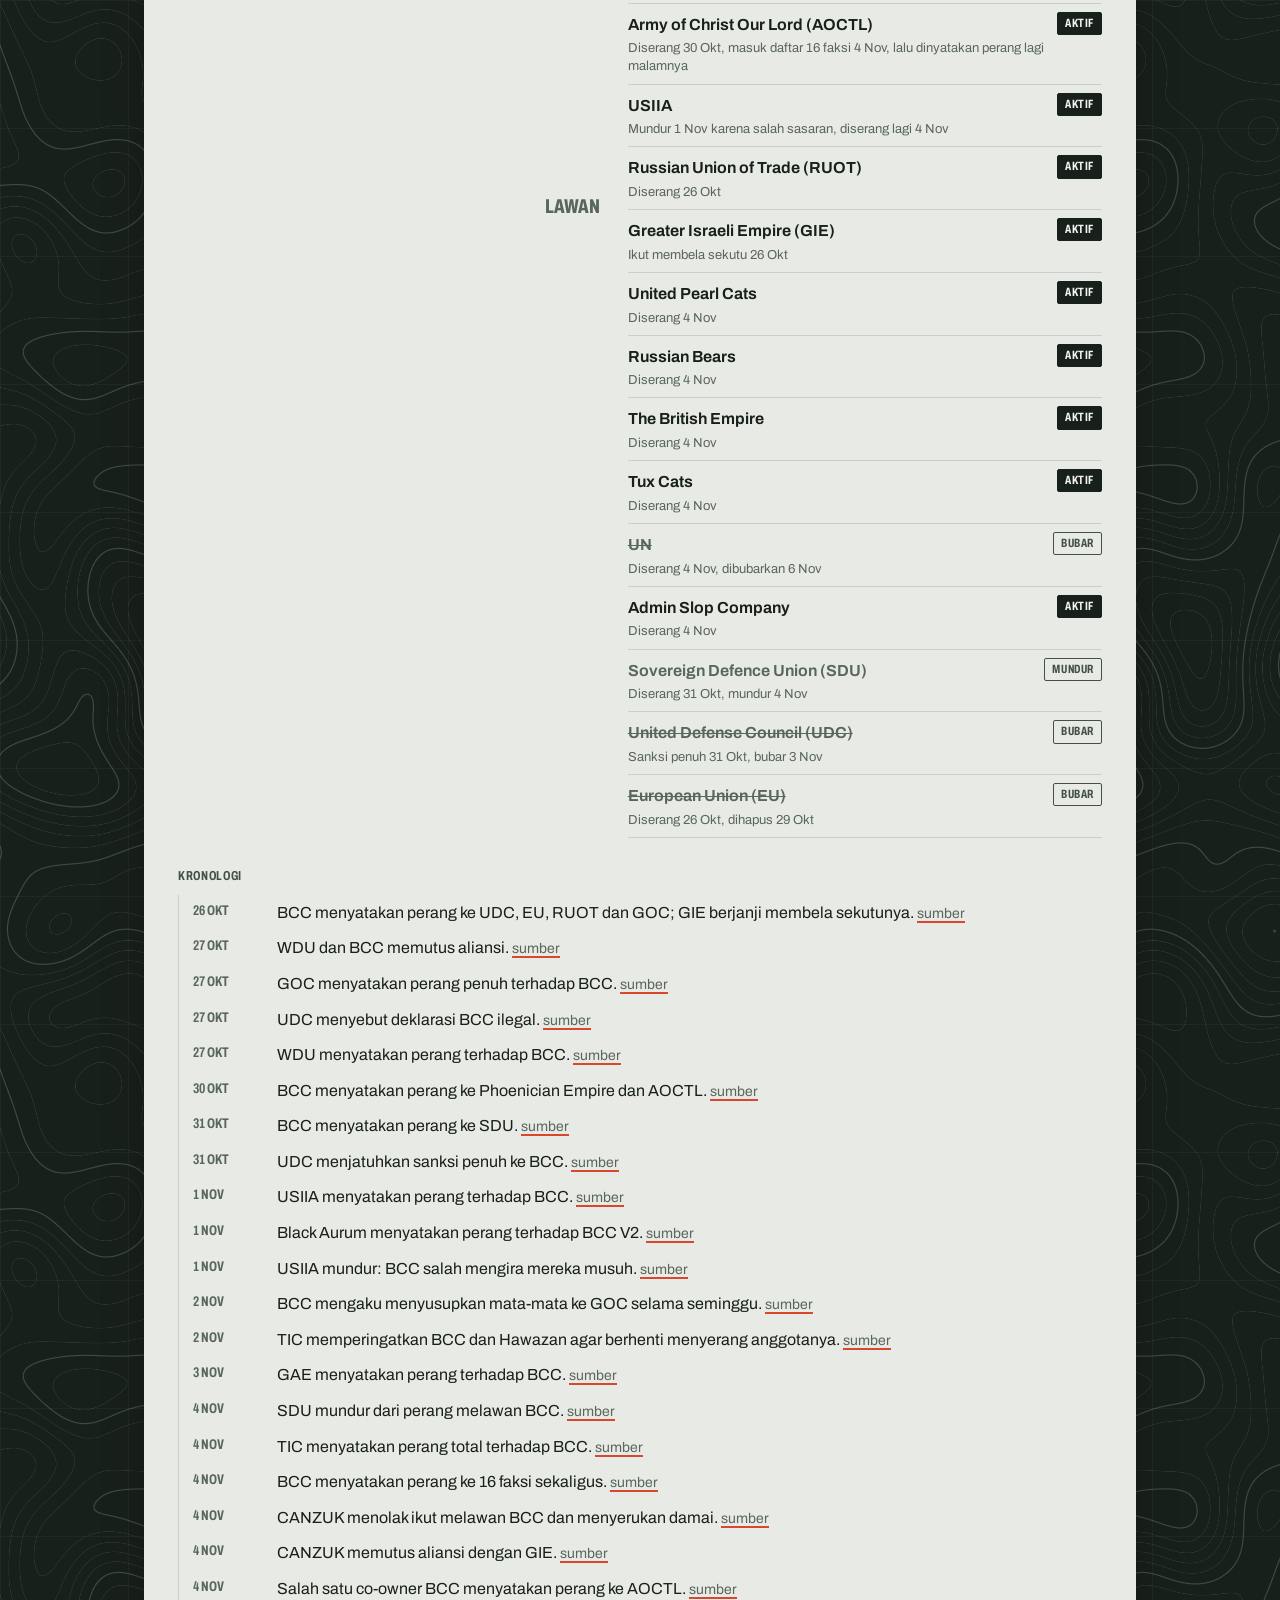
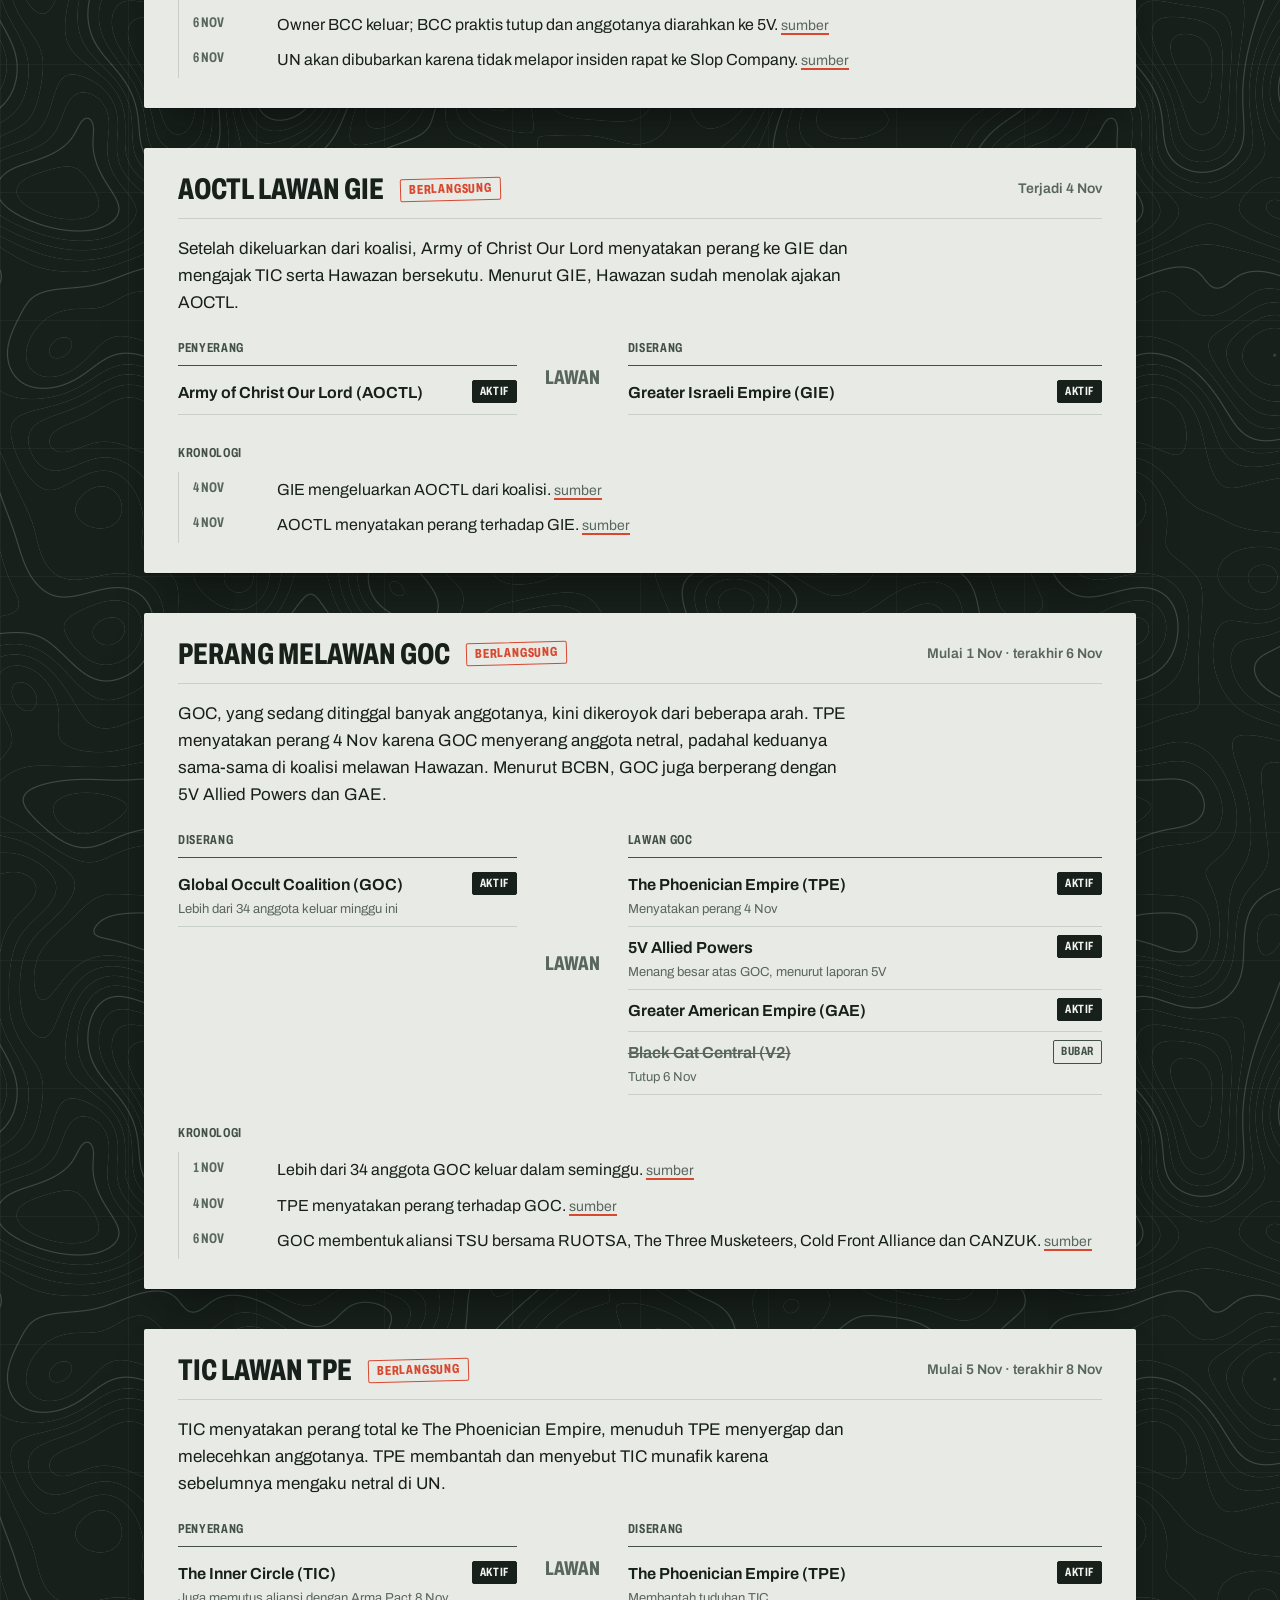
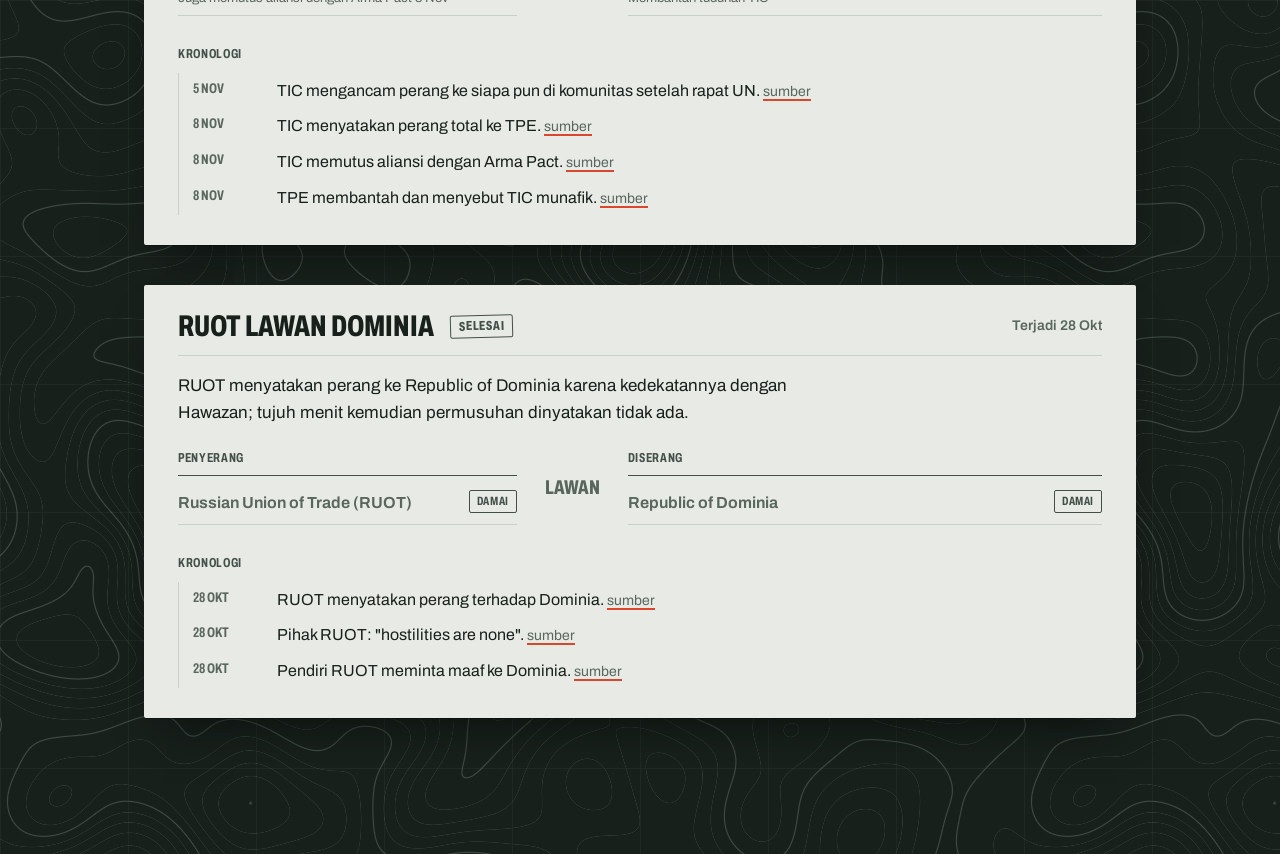
==== commit c2bca2a5: "feat: tambah halaman perencana kota 600×600 Perencana tata letak kota (Low Income + Grand Skyscraper" ====
--- a/public/konflik.html
+++ b/public/konflik.html
@@ -21,7 +21,7 @@
       <p class="subtitle" data-i18n="conflictsLink">Peta konflik</p>
       <p class="meta updated" id="updated"></p>
       <p class="meta" id="note"></p>
-      <nav class="pages" data-i18n-label="pages" aria-label="Halaman"><a href="./" data-i18n="archiveLink">Arsip siaran</a><a href="unit.html" data-i18n="unitsLink">Perbandingan unit</a></nav>
+      <nav class="pages" data-i18n-label="pages" aria-label="Halaman"><a href="./" data-i18n="archiveLink">Arsip siaran</a><a href="unit.html" data-i18n="unitsLink">Perbandingan unit</a><a href="kota.html" data-i18n="cityLink">Perencana kota</a></nav>
     </div>
   </header>
 
